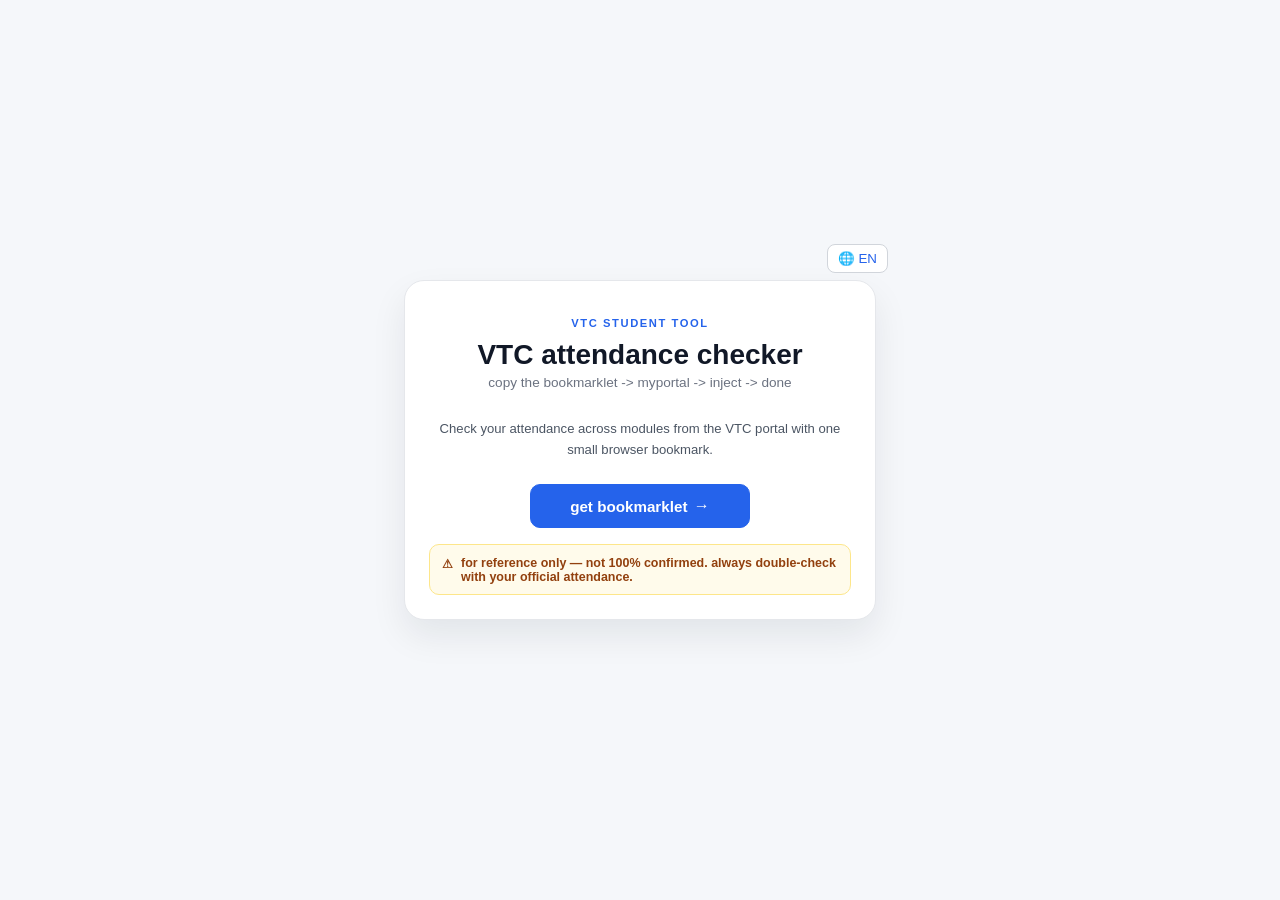
==== index.html @ 06eeb6bc "inital release" ====
<!DOCTYPE html>
<html lang="en">
  <head>
    <meta charset="UTF-8" />
    <meta name="viewport" content="width=device-width, initial-scale=1.0" />
    <meta property="og:title" content="VTC attendance checker" />
    <meta property="og:description" content="copy the bookmarklet -> myportal -> inject -> done" />
    <meta property="og:type" content="website" />
    <meta property="og:url" content="https://kitzure.github.io/vtc-attendance-checker/" />
    <meta name="theme-color" content="#2563eb" />
    <title>VTC attendance checker</title>
    <link rel="stylesheet" href="style.css" />
    <style>
      .attendance-page {
        width: min(92vw, 520px);
        padding: 3rem 1.5rem;
        text-align: center;
      }
      .lang-btn {
        position: absolute;
        top: 0.75rem;
        right: 0.75rem;
        border: 1px solid #d1d5db;
        border-radius: 8px;
        padding: 6px 10px;
        background: #ffffff;
        color: #2563eb;
        cursor: pointer;
        font: 600 0.75rem inherit;
      }
      .lang-btn:hover {
        background: #eff6ff;
      }
      .attendance-header {
        margin-bottom: 1.75rem;
      }
      .attendance-actions {
        display: flex;
        flex-direction: column;
        align-items: center;
        gap: 1rem;
      }
      .get-btn {
        display: inline-flex;
        align-items: center;
        gap: 0.4rem;
        text-decoration: none;
      }
      .disclaimer-box {
        margin: 0;
      }

      .attendance-kicker {
        margin: 0 0 0.65rem;
        color: #2563eb;
        font-size: 0.7rem;
        font-weight: 700;
        letter-spacing: 0.14em;
        text-transform: uppercase;
      }

      .attendance-panel {
        padding: 2.25rem 1.5rem 1.5rem;
        border: 1px solid #e5e7eb;
        border-radius: 20px;
        background: #ffffff;
        box-shadow: 0 16px 35px rgba(15, 23, 42, 0.08);
      }

      .attendance-panel .title-fun {
        animation: none;
        color: #111827;
        text-shadow: none;
      }

      .attendance-copy {
        max-width: 33rem;
        margin: 0 auto 1.5rem;
        color: #4b5563;
        font-size: 0.82rem;
        line-height: 1.6;
      }

      .get-btn {
        min-width: min(100%, 220px);
        justify-content: center;
        padding: 0.75rem 1.25rem;
      }

      .get-btn::after {
        content: '\2192';
        font-size: 1rem;
        transition: transform 0.2s ease;
      }

      .get-btn:hover::after {
        transform: translateX(3px);
      }

      @media (max-width: 480px) {
        .attendance-page {
          padding: 2.5rem 1rem;
        }

        .attendance-panel {
          padding: 2rem 1rem 1.25rem;
        }
      }
    </style>
  </head>
  <body>
    <main class="container attendance-page">
      <button id="lang-toggle" class="lang-btn" type="button" title="Switch language">&#127760; EN</button>

      <section class="attendance-panel">
        <header class="site-header attendance-header">
          <p class="attendance-kicker">VTC student tool</p>
          <h1 class="title-fun" id="page-title">VTC attendance checker</h1>
          <p class="home-subtitle" id="page-subtitle">copy the bookmarklet -> myportal -> inject -> done</p>
        </header>

        <p class="attendance-copy">Check your attendance across modules from the VTC portal with one small browser bookmark.</p>

        <div id="step1" class="attendance-actions">
          <a id="get-btn" class="vtc-btn get-btn" href="src/bookmarklet/help.html">
            <span id="get-btn-text">get bookmarklet</span>
          </a>

          <div class="disclaimer-box">
            <span>&#9888;</span>
            <span id="disclaimer-text">for reference only &mdash; not 100% confirmed. always double-check with your official attendance.</span>
          </div>
        </div>
      </section>
    </main>

    <script src="src/vtc-attendance.js"></script>
    <script>
      (function () {
        var i18n = {
          en: {
            title: 'VTC attendance checker',
            subtitle: 'copy the bookmarklet -> myportal -> inject -> done',
            btn: 'get bookmarklet',
            disclaimer: 'for reference only &mdash; not 100% confirmed. always double-check with your official attendance.',
            label: '&#127760; EN'
          },
          zh: {
            title: 'VTC 出席率Checker',
            subtitle: 'copy 個 bookmarklet -> myportal -> 貼上 -> 搞掂',
            btn: '攞 bookmarklet',
            disclaimer: '只供參考 &mdash; 未必 100% 準確。請以官方出席紀錄為準。',
            label: '&#127760; 中文'
          }
        };

        var lang = localStorage.getItem('vtc-page-lang') || 'en';
        var btn = document.getElementById('lang-toggle');

        function setLang(code) {
          lang = code;
          localStorage.setItem('vtc-page-lang', code);
          var t = i18n[code];
          document.getElementById('page-title').textContent = t.title;
          document.getElementById('page-subtitle').textContent = t.subtitle;
          document.getElementById('get-btn-text').textContent = t.btn;
          document.getElementById('disclaimer-text').innerHTML = t.disclaimer;
          btn.innerHTML = t.label;
        }

        btn.addEventListener('click', function () {
          setLang(lang === 'en' ? 'zh' : 'en');
        });
        setLang(lang);
      })();
    </script>
  </body>
</html>
---- style.css ----
:root {
  color-scheme: light;
  font-family: Arial, Helvetica, sans-serif;
  background: #0a0a0a;
}

* {
  box-sizing: border-box;
}

body {
  margin: 0;
  min-height: 100vh;
  display: grid;
  place-items: center;
  color: #fef3c7;
}

.container {
  display: flex;
  flex-direction: column;
  align-items: center;
  gap: 1.25rem;
  position: relative;
  padding-top: 2.5rem;
  width: 100%;
  max-width: 640px;
  margin: 0 auto;
}

.card {
  position: relative;
  width: min(92vw, 420px);
  padding: 2rem;
  border-radius: 18px;
  background: rgba(41, 37, 36, 0.95);
  box-shadow: 0 18px 40px rgba(0, 0, 0, 0.40);
  text-align: center;
}

.tools-page {
  width: min(92vw, 560px);
  padding: 2rem 1.5rem;
  background: transparent;
  box-shadow: none;
}

.icon {
  font-size: 2.5rem;
  margin-bottom: 0.25rem;
  filter: drop-shadow(0 2px 4px rgba(0,0,0,0.4));
}

h1 {
  margin-top: 0;
  margin-bottom: 0.25rem;
  font-size: 1.75rem;
}

.title-fun {
  animation: titleColorShift 3s ease-in-out infinite;
}

@keyframes titleColorShift {
  0%, 100% {
    color: #fcd34d;
    text-shadow: 0 0 8px rgba(252, 211, 77, 0.3);
  }
  25% {
    color: #fbbf24;
    text-shadow: 0 0 12px rgba(251, 191, 36, 0.4);
  }
  50% {
    color: #f59e0b;
    text-shadow: 0 0 16px rgba(245, 158, 11, 0.5);
  }
  75% {
    color: #fbbf24;
    text-shadow: 0 0 12px rgba(251, 191, 36, 0.4);
  }
}

.home-subtitle {
  margin: 0.25rem 0 0;
  font-size: 0.85rem;
  color: #a8a29e;
}

/* Site Header */
.site-header {
  text-align: center;
  margin-bottom: 1.5rem;
}

.header-icon {
  display: block;
  font-size: 3.5rem;
  margin-bottom: 0.25rem;
  filter: drop-shadow(0 3px 6px rgba(0,0,0,0.4));
}

.divider {
  width: 100%;
  max-width: 400px;
  height: 1px;
  background: linear-gradient(90deg, transparent 0%, rgba(252, 211, 77, 0.2) 20%, rgba(252, 211, 77, 0.2) 80%, transparent 100%);
  margin: 0 auto 1.5rem;
}

/* Tools Grid */
.tools-grid {
  display: grid;
  grid-template-columns: repeat(auto-fit, minmax(280px, 1fr));
  gap: 1rem;
  width: 100%;
  max-width: 600px;
  justify-content: center;
  justify-items: center;
}

.tool-card {
  display: flex;
  flex-direction: column;
  align-items: center;
  gap: 0.6rem;
  padding: 1.5rem 1rem;
  border-radius: 14px;
  background: rgba(120, 53, 15, 0.15);
  border: 1px solid rgba(252, 211, 77, 0.08);
  width: 100%;
  max-width: 360px;
  text-decoration: none;
  text-align: center;
  transition: transform 0.2s ease, background 0.2s, border-color 0.2s, box-shadow 0.2s;
}

.tool-card:hover {
  transform: translateY(-3px);
  background: rgba(120, 53, 15, 0.25);
  border-color: rgba(252, 211, 77, 0.18);
  box-shadow: 0 8px 24px rgba(0, 0, 0, 0.35);
}

.tool-icon-wrap {
  display: flex;
  align-items: center;
  justify-content: center;
  width: 48px;
  height: 48px;
  border-radius: 12px;
  background: rgba(251, 191, 36, 0.12);
  color: #fbbf24;
}

.tool-icon-wrap.money {
  background: rgba(52, 211, 153, 0.12);
  color: #6ee7b7;
}

.tool-name {
  display: block;
  font-size: 0.95rem;
  font-weight: 600;
  color: #fef3c7;
  line-height: 1.3;
}

.tool-icon {
  width: 1.5rem;
  height: 1.5rem;
  flex-shrink: 0;
  display: inline-block;
}

.tool-desc {
  font-size: 0.8rem;
  color: #a8a29e;
  line-height: 1.4;
}

/* About Page Content */
.tool-desc {
  font-size: 0.875rem;
  color: #d97706;
}

.about-text {
  font-size: 1.05rem;
  line-height: 1.6;
  color: #d6d3d1;
  margin-bottom: 0.6rem;
}

.back-btn {
  display: inline-block;
  padding: 0.5rem 1.5rem;
  border-radius: 999px;
  background: rgba(120, 53, 15, 0.25);
  border: 1px solid rgba(252, 211, 77, 0.15);
  color: #fbbf24;
  font-size: 0.95rem;
  text-decoration: none;
  transition: background 0.2s, border-color 0.2s;
}

.back-btn:hover {
  background: rgba(252, 211, 77, 0.15);
  border-color: rgba(252, 211, 77, 0.4);
}

.back-top-left {
  position: absolute;
  top: 0.75rem;
  left: 0.75rem;
  padding: 0.35rem 0.75rem;
  font-size: 0.8rem;
}

.back-sq-top-left {
  position: absolute;
  top: 0.6rem;
  left: 0.6rem;
  padding: 0;
  width: 30px;
  height: 30px;
  display: inline-flex;
  align-items: center;
  justify-content: center;
  border-radius: 8px;
  font-size: 0.9rem;
  line-height: 1;
  text-decoration: none;
  background: rgba(120, 53, 15, 0.12);
  border: 1px solid rgba(252, 211, 77, 0.12);
  color: #fbbf24;
  transition: background 0.2s, border-color 0.2s;
}

.back-sq-top-left:hover {
  background: rgba(252, 211, 77, 0.12);
  border-color: rgba(252, 211, 77, 0.3);
}

.clear-data-top-right {
  position: absolute;
  top: 0.6rem;
  right: 0.6rem;
  padding: 0.25rem 0.55rem;
  border-radius: 8px;
  background: rgba(120, 53, 15, 0.12);
  border: 1px solid rgba(252, 211, 77, 0.12);
  color: #fbbf24;
  font-size: 0.75rem;
  font-weight: 600;
  cursor: pointer;
  font-family: inherit;
  transition: background 0.2s, border-color 0.2s;
}

.clear-data-top-right:hover {
  background: rgba(239, 68, 68, 0.12);
  border-color: rgba(239, 68, 68, 0.3);
  color: #fca5a5;
}

.help-top-right {
  position: absolute;
  top: 0.6rem;
  right: 0.6rem;
  padding: 0.35rem;
  border-radius: 8px;
  background: rgba(120, 53, 15, 0.12);
  border: 1px solid rgba(252, 211, 77, 0.12);
  color: #fbbf24;
  display: inline-flex;
  align-items: center;
  justify-content: center;
  width: 34px;
  height: 34px;
}

.help-top-right:hover {
  background: rgba(252, 211, 77, 0.12);
}

.help-icon {
  width: 18px;
  height: 18px;
}

.spacer {
  height: 1.25rem;
}

.contact-card {
  padding: 1rem 1.25rem;
  border-radius: 12px;
  background: rgba(120, 53, 15, 0.15);
  border: 1px solid rgba(252, 211, 77, 0.10);
  text-align: center;
}

.contact-card h2 {
  margin: 0 0 0.75rem;
  font-size: 1rem;
  font-weight: 600;
  color: #fbbf24;
}

.contact-links {
  display: flex;
  justify-content: center;
  gap: 0.75rem;
  flex-wrap: wrap;
}

.contact-link {
  display: inline-flex;
  align-items: center;
  justify-content: center;
  width: 2.5rem;
  height: 2.5rem;
  border-radius: 50%;
  color: #78716c;
  text-decoration: none;
  transition: color 0.2s, background 0.2s;
}

.contact-link:hover {
  background: rgba(252, 211, 77, 0.10);
  color: #fbbf24;
}

.contact-icon {
  width: 1.35rem;
  height: 1.35rem;
  flex-shrink: 0;
}

.discord-trigger {
  position: relative;
  background: none;
  border: none;
  cursor: pointer;
  font-family: inherit;
}

.discord-tooltip {
  position: absolute;
  bottom: 110%;
  left: 50%;
  transform: translateX(-50%);
  padding: 0.35rem 0.75rem;
  border-radius: 8px;
  background: rgba(41, 37, 36, 0.95);
  border: 1px solid rgba(252, 211, 77, 0.2);
  color: #fbbf24;
  font-size: 0.8rem;
  font-weight: 600;
  white-space: nowrap;
  opacity: 0;
  pointer-events: none;
  transition: opacity 0.15s;
  z-index: 10;
}

.discord-trigger:hover .discord-tooltip,
.discord-trigger.show-tooltip .discord-tooltip {
  opacity: 1;
}

.hidden {
  display: none !important;
}

.vtc-input {
  width: 100%;
  padding: 0.6rem 0.85rem;
  border-radius: 10px;
  background: rgba(120, 53, 15, 0.15);
  border: 1px solid rgba(252, 211, 77, 0.15);
  color: #fef3c7;
  font-size: 0.95rem;
  font-family: inherit;
  outline: none;
  text-align: center;
  transition: border-color 0.2s;
}

.vtc-input::placeholder {
  color: #78716c;
}

.vtc-input:focus {
  border-color: rgba(252, 211, 77, 0.4);
}

.vtc-input::-webkit-inner-spin-button,
.vtc-input::-webkit-outer-spin-button {
  opacity: 1;
}

.vtc-btn {
  padding: 0.55rem 1.5rem;
  border-radius: 10px;
  border: 1px solid rgba(252, 211, 77, 0.2);
  background: rgba(252, 211, 77, 0.12);
  color: #fbbf24;
  font-size: 0.95rem;
  font-weight: 600;
  cursor: pointer;
  font-family: inherit;
  transition: background 0.2s, border-color 0.2s;
}

.vtc-btn:hover {
  background: rgba(252, 211, 77, 0.22);
  border-color: rgba(252, 211, 77, 0.35);
}

.vtc-btn-ghost {
  background: rgba(120, 53, 15, 0.15);
  border-color: rgba(252, 211, 77, 0.1);
  color: #78716c;
}

.vtc-btn-ghost:hover {
  background: rgba(120, 53, 15, 0.25);
  color: #d6d3d1;
}

.vtc-btn-disabled {
  background: rgba(120, 53, 15, 0.08);
  border-color: rgba(252, 211, 77, 0.08);
  color: #78716c;
  cursor: not-allowed;
  opacity: 0.6;
}

.vtc-row {
  display: flex;
  gap: 0.6rem;
  justify-content: center;
}

.attendance-list {
  list-style: none;
  padding: 0;
  margin: 0.5rem 0 0;
  display: flex;
  flex-direction: column;
  gap: 0.35rem;
}

.attendance-item {
  display: flex;
  flex-direction: column;
  align-items: flex-start;
  gap: 0.35rem;
  padding: 0.55rem 0.7rem;
  border-radius: 10px;
  background: rgba(120, 53, 15, 0.12);
  position: relative;
  overflow: visible;
}

.attendance-name {
  font-size: 0.9rem;
  color: #d6d3d1;
}

.attendance-label-wrap {
  display: flex;
  align-items: baseline;
  gap: 0.45rem;
  width: 100%;
}

.attendance-week {
  font-size: 0.75rem;
  color: #78716c;
  font-weight: 600;
}

.vtc-lesson-controls {
  display: flex;
  flex-wrap: wrap;
  gap: 0.3rem;
}

.vtc-status-btn {
  padding: 0.25rem 0.45rem;
  border-radius: 6px;
  border: 1px solid rgba(252, 211, 77, 0.12);
  background: rgba(120, 53, 15, 0.15);
  color: #78716c;
  font-size: 0.75rem;
  font-weight: 600;
  cursor: pointer;
  font-family: inherit;
  transition: all 0.2s;
}

.vtc-status-btn:hover {
  background: rgba(252, 211, 77, 0.1);
  color: #fbbf24;
  border-color: rgba(252, 211, 77, 0.25);
}

.vtc-status-btn.active {
  background: rgba(52, 211, 153, 0.12);
  border-color: rgba(52, 211, 153, 0.3);
  color: #6ee7b7;
}


.vtc-status-btn.late.active {
  background: rgba(252, 211, 77, 0.12);
  border-color: rgba(252, 211, 77, 0.35);
  color: #fbbf24;
}

.vtc-status-btn.absent {
  background: rgba(239, 68, 68, 0.1);
  border-color: rgba(239, 68, 68, 0.25);
  color: #fca5a5;
}

.vtc-status-btn.not-started.active {
  background: rgba(168, 162, 158, 0.12);
  border-color: rgba(168, 162, 158, 0.3);
  color: #d6d3d1;
}

.vtc-result-grid {
  display: flex;
  gap: 0.75rem;
  justify-content: center;
}

.vtc-result {
  display: flex;
  flex-direction: column;
  align-items: center;
  padding: 0.75rem 1.25rem;
  border-radius: 12px;
  background: rgba(120, 53, 15, 0.15);
  border: 1px solid rgba(252, 211, 77, 0.08);
}

.vtc-result-label {
  font-size: 0.75rem;
  color: #78716c;
  margin-bottom: 0.2rem;
}

.vtc-result-value {
  font-size: 1.4rem;
  font-weight: 700;
}

.vtc-green {
  color: #6ee7b7;
}

.vtc-red {
  color: #fca5a5;
}

.vtc-breakdown {
  display: flex;
  flex-wrap: wrap;
  justify-content: center;
  gap: 0.5rem 1rem;
  font-size: 0.85rem;
  color: #a8a29e;
}

.vtc-breakdown strong {
  color: #fef3c7;
}

.vtc-unmarked {
  color: #fbbf24;
}

.pdf-upload-btn {
  display: inline-flex;
  align-items: center;
  gap: 0.5rem;
  padding: 0.65rem 1.25rem;
  border-radius: 10px;
  background: rgba(120, 53, 15, 0.15);
  border: 1px dashed rgba(252, 211, 77, 0.25);
  color: #d6d3d1;
  font-size: 0.9rem;
  cursor: pointer;
  transition: background 0.2s, border-color 0.2s;
  margin-top: 0.5rem;
}

.pdf-upload-btn:hover {
  background: rgba(252, 211, 77, 0.08);
  border-color: rgba(252, 211, 77, 0.4);
}

.pdf-input-hidden {
  display: none;
}

.pdf-icon {
  width: 1.2rem;
  height: 1.2rem;
  flex-shrink: 0;
}

.pdf-status {
  font-size: 0.8rem;
  color: #fbbf24;
  margin: 0.35rem 0 0;
}

.pdf-module-list {
  display: flex;
  flex-direction: column;
  gap: 0.4rem;
}

.pdf-module-item {
  display: flex;
  align-items: center;
  justify-content: space-between;
  gap: 0.5rem;
  padding: 0.5rem 0.75rem;
  border-radius: 10px;
  background: rgba(120, 53, 15, 0.12);
}

.pdf-module-item.select-mode .pdf-module-lessons {
  margin-left: auto;
  text-align: right;
}

.pdf-module-code {
  font-size: 0.95rem;
  font-weight: 600;
  color: #fef3c7;
  flex-shrink: 0;
}

.pdf-module-lessons {
  font-size: 0.75rem;
  color: #78716c;
  text-align: center;
  line-height: 1.3;
}

.vtc-pick-btn {
  padding: 0.3rem 0.75rem;
  font-size: 0.8rem;
}

.spacer-half {
  height: 0.4rem;
}

.step-top-pad {
  height: 1rem;
}

.vtc-next-btn {
  margin-top: 0.5rem;
}

.vtc-time-controls {
  display: inline-flex;
  gap: 0.35rem;
  align-items: center;
  position: absolute;
  top: -54px;
  left: 50%;
  transform: translateX(-50%);
  background: rgba(41, 37, 36, 0.98);
  border: 1px solid rgba(252, 211, 77, 0.12);
  padding: 0.45rem;
  border-radius: 10px;
  box-shadow: 0 10px 30px rgba(0,0,0,0.45);
  z-index: 50;
}

.vtc-time-controls::after {
  content: '';
  position: absolute;
  bottom: -8px;
  left: 50%;
  transform: translateX(-50%);
  width: 0;
  height: 0;
  border-left: 8px solid transparent;
  border-right: 8px solid transparent;
  border-top: 8px solid rgba(41, 37, 36, 0.98);
}


.vtc-time-controls {
  opacity: 0;
  transform-origin: bottom center;
  pointer-events: none;
}

.vtc-time-controls.show {
  opacity: 1;
  pointer-events: auto;
  animation: vtc-pop 160ms cubic-bezier(.2,.9,.3,1);
  transform: translateX(-50%) translateY(0) scale(1);
}

@keyframes vtc-pop {
  0% { opacity: 0; transform: translateX(-50%) translateY(-8px) scale(0.96); }
  60% { opacity: 1; transform: translateX(-50%) translateY(2px) scale(1.02); }
  100% { opacity: 1; transform: translateX(-50%) translateY(0) scale(1); }
}

.vtc-time-input {
  padding: 0.28rem 0.4rem;
  border-radius: 8px;
  background: rgba(120, 53, 15, 0.08);
  border: 1px solid rgba(252, 211, 77, 0.12);
  color: #fef3c7;
  font-size: 0.85rem;
  width: 110px;
}

.vtc-time-save {
  padding: 0.25rem 0.45rem;
  font-size: 0.8rem;
}

@keyframes videoPopIn {
  from {
    transform: translate(-50%, -50%) scale(0.92);
    opacity: 0;
  }
  to {
    transform: translate(-50%, -50%) scale(1);
    opacity: 1;
  }
}

.timetable-video {
  width: 100%;
  max-width: 320px;
  border-radius: 10px;
  border: 1px solid rgba(255, 255, 255, 0.25);
  margin-bottom: 0.3rem;
  margin-top: 0.5rem;
  background: #000;
  cursor: pointer;
}

.timetable-video.zoomed {
  position: fixed;
  top: 50%;
  left: 50%;
  max-width: 92vw;
  max-height: 92vh;
  width: auto;
  border-radius: 14px;
  border: 2px solid rgba(255, 255, 255, 0.25);
  z-index: 100;
  animation: videoPopIn 0.2s cubic-bezier(.2,.9,.3,1) forwards;
}

.video-backdrop {
  position: fixed;
  inset: 0;
  background: rgba(0, 0, 0, 0.75);
  z-index: 99;
  cursor: pointer;
}

.video-hint {
  font-size: 0.75rem;
  color: #78716c;
  margin: 0 0 0.5rem;
}

.pdf-info-reminder {
  display: flex;
  align-items: flex-start;
  gap: 0.5rem;
  padding: 0.6rem 0.75rem;
  border-radius: 10px;
  border: 1px solid rgba(252, 211, 77, 0.12);
  background: rgba(120, 53, 15, 0.12);
  font-size: 0.75rem;
  color: #a8a29e;
  margin: 0.6rem 0 0;
  text-align: left;
}

.pdf-info-icon {
  flex-shrink: 0;
  width: 1.1rem;
  height: 1.1rem;
  display: inline-flex;
  align-items: center;
  justify-content: center;
  border-radius: 50%;
  background: rgba(252, 211, 77, 0.12);
  color: #fbbf24;
  font-size: 0.65rem;
  font-weight: 700;
  font-style: normal;
  line-height: 1;
}

.sem-note {
  font-size: 0.72rem;
  color: #f87171;
  margin: 0 0 0.5rem;
}

.merge-ok {
  font-size: 0.78rem;
  color: #6ee7b7;
  font-weight: 600;
  margin: 0.35rem 0 0;
}

.modal-overlay {
  position: fixed;
  inset: 0;
  background: rgba(0, 0, 0, 0.60);
  display: flex;
  align-items: center;
  justify-content: center;
  z-index: 200;
  opacity: 0;
  pointer-events: none;
  transition: opacity 0.2s;
}

.modal-overlay.show {
  opacity: 1;
  pointer-events: auto;
}

.modal-box {
  width: min(85vw, 320px);
  padding: 1.5rem;
  border-radius: 14px;
  background: rgba(41, 37, 36, 0.98);
  border: 1px solid rgba(252, 211, 77, 0.15);
  text-align: center;
  transform: scale(0.92);
  opacity: 0;
  transition: transform 0.2s cubic-bezier(.2,.9,.3,1), opacity 0.2s;
}

.modal-overlay.show .modal-box {
  transform: scale(1);
  opacity: 1;
}

.modal-text {
  font-size: 1rem;
  color: #fca5a5;
  font-weight: 600;
  margin: 0 0 1rem;
}

.modal-row {
  display: flex;
  gap: 0.6rem;
  justify-content: center;
}

.disclaimer-box {
  display: flex;
  align-items: flex-start;
  gap: 0.5rem;
  padding: 0.65rem 0.75rem;
  border-radius: 10px;
  border: 1px solid rgba(239, 68, 68, 0.35);
  background: rgba(239, 68, 68, 0.1);
  font-size: 0.78rem;
  color: #fca5a5;
  margin: 0.35rem 0 0;
  text-align: left;
  font-weight: 600;
}

.unfinished-card {
  margin-top: 0.75rem;
  padding: 0.85rem 1rem;
  border-radius: 12px;
  border: 1px solid rgba(252, 211, 77, 0.25);
  background: rgba(41, 37, 36, 0.95);
  text-align: left;
}

.unfinished-title {
  font-size: 0.85rem;
  font-weight: 700;
  color: #fbbf24;
  margin: 0 0 0.35rem;
}

.unfinished-file {
  font-size: 0.78rem;
  color: #d6d3d1;
  margin: 0 0 0.5rem;
}

.unfinished-modules {
  font-size: 0.75rem;
  color: #a8a29e;
  margin: 0 0 0.65rem;
}

.unfinished-row {
  display: flex;
  gap: 0.5rem;
  align-items: center;
}

/* Splash Screen */
.splash-screen {
  position: fixed;
  inset: 0;
  background: #0a0a0a;
  display: flex;
  align-items: center;
  justify-content: center;
  z-index: 1000;
  transition: opacity 0.5s ease-out;
}

.splash-screen.splash-fade {
  opacity: 0;
}

.splash-screen.splash-hidden {
  display: none;
}

.splash-content {
  text-align: center;
}

.splash-icon {
  display: block;
  font-size: 4rem;
  margin-bottom: 0.5rem;
  transform-origin: center center;
  animation: splashIconPop 0.7s cubic-bezier(0.34, 1.56, 0.64, 1) forwards;
}

.splash-title {
  font-size: 2rem;
  color: #fcd34d;
  margin: 0 0 0.25rem;
  animation: splashFadeUp 0.5s ease-out 0.2s both;
}

.splash-subtitle {
  font-size: 0.9rem;
  color: #a8a29e;
  margin: 0;
  animation: splashFadeUp 0.5s ease-out 0.35s both;
}

/* Flying state */
.splash-screen.splash-flying .splash-icon {
  animation: splashIconFly 0.8s cubic-bezier(0.65, 0, 0.35, 1) forwards;
}

.splash-screen.splash-flying .splash-title,
.splash-screen.splash-flying .splash-subtitle {
  animation: splashFadeOut 0.3s ease-in forwards;
}

/* Main container entrance */
.main-hidden {
  opacity: 0;
  transform: translateY(16px);
}

.main-container-enter {
  animation: mainEnter 0.5s ease-out both;
}

@keyframes mainEnter {
  from { opacity: 0; transform: translateY(16px); }
  to { opacity: 1; transform: translateY(0); }
}

@keyframes splashIconPop {
  0% { transform: scale(0) rotate(-15deg); opacity: 0; }
  60% { transform: scale(1.15) rotate(5deg); }
  100% { transform: scale(1) rotate(0deg); opacity: 1; }
}

@keyframes splashIconFly {
  0% { transform: scale(1) translateY(0); opacity: 1; }
  100% { transform: scale(0.85) translateY(-42vh); opacity: 0; }
}

@keyframes splashFadeUp {
  from { opacity: 0; transform: translateY(10px); }
  to { opacity: 1; transform: translateY(0); }
}

@keyframes splashFadeOut {
  to { opacity: 0; transform: translateY(-6px); }
}

:root {
  color-scheme: light;
  font-family: -apple-system, BlinkMacSystemFont, "Segoe UI", sans-serif;
  background: #f5f7fa;
}

body {
  background: #f5f7fa;
  color: #1f2937;
}

.container {
  padding: 2rem 1rem;
  max-width: 720px;
}

.title-fun {
  animation: none;
  color: #111827;
  text-shadow: none;
}

.home-subtitle,
.video-hint,
.help-section-desc {
  color: #6b7280;
}

.site-header {
  margin-bottom: 1.25rem;
}

.vtc-btn {
  border-color: #2563eb;
  background: #2563eb;
  color: #ffffff;
}

.vtc-btn:hover {
  background: #1d4ed8;
  border-color: #1d4ed8;
}

.disclaimer-box {
  border-color: #fde68a;
  background: #fffbeb;
  color: #92400e;
}

.back-sq-top-left,
.help-top-right,
.clear-data-top-right {
  background: #ffffff;
  border-color: #d1d5db;
  color: #2563eb;
}

.back-sq-top-left:hover,
.help-top-right:hover,
.clear-data-top-right:hover {
  background: #eff6ff;
  border-color: #93c5fd;
  color: #1d4ed8;
}

.card,
.unfinished-card,
.modal-box,
.contact-card {
  background: #ffffff;
  border: 1px solid #e5e7eb;
  box-shadow: 0 8px 24px rgba(15, 23, 42, 0.08);
}
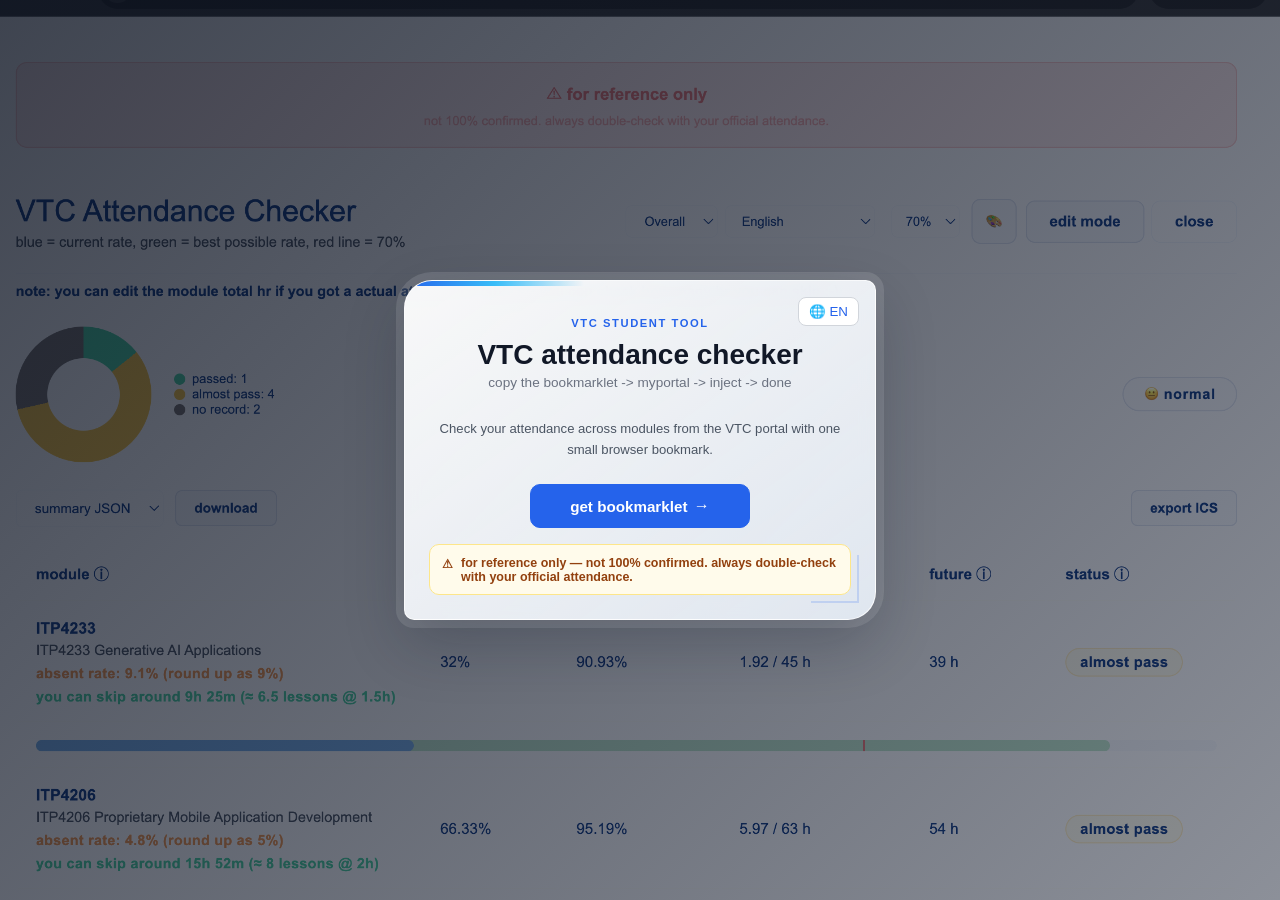
==== commit cf79429a: "html update/ grabber dark theme fix" ====
--- a/index.html
+++ b/index.html
@@ -11,6 +11,54 @@
     <title>VTC attendance checker</title>
     <link rel="stylesheet" href="style.css" />
     <style>
+      body {
+        position: relative;
+        overflow: hidden;
+        isolation: isolate;
+        background: #0a0a0a;
+      }
+
+      body::before {
+        content: '';
+        position: fixed;
+        inset: -8%;
+        z-index: -2;
+        background: url('img/img.png') 48% 44% / cover no-repeat;
+        filter: saturate(0.82) contrast(1.05);
+        transform-origin: center;
+        animation: portalBackdropDrift 24s ease-in-out infinite alternate;
+      }
+
+      body::after {
+        content: '';
+        position: fixed;
+        inset: 0;
+        z-index: -1;
+        background: linear-gradient(135deg, rgba(8, 15, 30, 0.78), rgba(15, 23, 42, 0.48));
+        pointer-events: none;
+      }
+
+      @keyframes portalBackdropDrift {
+        0% {
+          background-position: 48% 44%;
+          transform: scale(1.03) translate3d(-1.5%, -1%, 0) rotate(-0.35deg);
+        }
+        50% {
+          background-position: 54% 49%;
+          transform: scale(1.07) translate3d(0.5%, 0.5%, 0) rotate(0.2deg);
+        }
+        100% {
+          background-position: 58% 55%;
+          transform: scale(1.12) translate3d(1.5%, 1%, 0) rotate(0.45deg);
+        }
+      }
+
+      @media (prefers-reduced-motion: reduce) {
+        body::before {
+          animation: none;
+        }
+      }
+
       .attendance-page {
         width: min(92vw, 520px);
         padding: 3rem 1.5rem;
@@ -28,6 +76,12 @@
         cursor: pointer;
         font: 600 0.75rem inherit;
       }
+
+      .attendance-panel .lang-btn {
+        top: 1rem;
+        right: 1rem;
+        z-index: 2;
+      }
       .lang-btn:hover {
         background: #eff6ff;
       }
@@ -60,11 +114,36 @@
       }
 
       .attendance-panel {
+        position: relative;
+        overflow: hidden;
         padding: 2.25rem 1.5rem 1.5rem;
-        border: 1px solid #e5e7eb;
-        border-radius: 20px;
-        background: #ffffff;
-        box-shadow: 0 16px 35px rgba(15, 23, 42, 0.08);
+        border: 1px solid rgba(255, 255, 255, 0.78);
+        border-radius: 28px 10px 28px 10px;
+        background: linear-gradient(145deg, rgba(255, 255, 255, 0.96), rgba(239, 246, 255, 0.88));
+        backdrop-filter: blur(8px);
+        box-shadow: 0 24px 60px rgba(15, 23, 42, 0.24), 0 0 0 8px rgba(255, 255, 255, 0.12);
+      }
+
+      .attendance-panel::before {
+        content: '';
+        position: absolute;
+        top: 0;
+        left: 0;
+        width: 38%;
+        height: 5px;
+        background: linear-gradient(90deg, #2563eb, #38bdf8, transparent);
+      }
+
+      .attendance-panel::after {
+        content: '';
+        position: absolute;
+        right: 1rem;
+        bottom: 1rem;
+        width: 46px;
+        height: 46px;
+        border-right: 2px solid rgba(37, 99, 235, 0.18);
+        border-bottom: 2px solid rgba(37, 99, 235, 0.18);
+        pointer-events: none;
       }
 
       .attendance-panel .title-fun {
@@ -103,6 +182,7 @@
         }
 
         .attendance-panel {
+          border-radius: 22px 8px 22px 8px;
           padding: 2rem 1rem 1.25rem;
         }
       }
@@ -110,9 +190,9 @@
   </head>
   <body>
     <main class="container attendance-page">
-      <button id="lang-toggle" class="lang-btn" type="button" title="Switch language">&#127760; EN</button>
-
       <section class="attendance-panel">
+        <button id="lang-toggle" class="lang-btn" type="button" title="Switch language">&#127760; EN</button>
+
         <header class="site-header attendance-header">
           <p class="attendance-kicker">VTC student tool</p>
           <h1 class="title-fun" id="page-title">VTC attendance checker</h1>
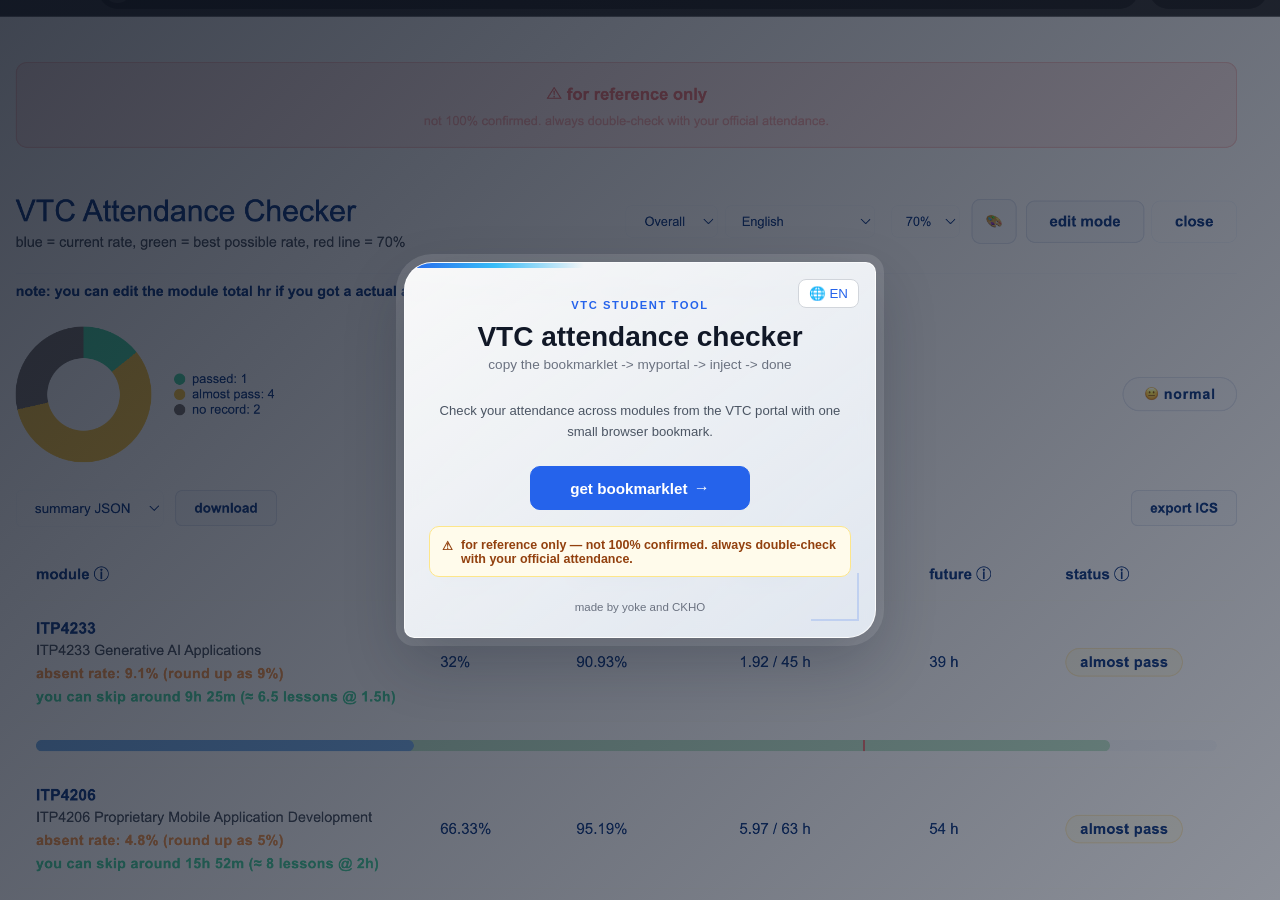
==== commit a1dfdaac: "index update 2.0" ====
--- a/index.html
+++ b/index.html
@@ -211,6 +211,8 @@
             <span id="disclaimer-text">for reference only &mdash; not 100% confirmed. always double-check with your official attendance.</span>
           </div>
         </div>
+
+        <p style="margin: 1.5rem 0 0; color: #6b7280; font-size: 0.72rem;">made by yoke and CKHO</p>
       </section>
     </main>
 
